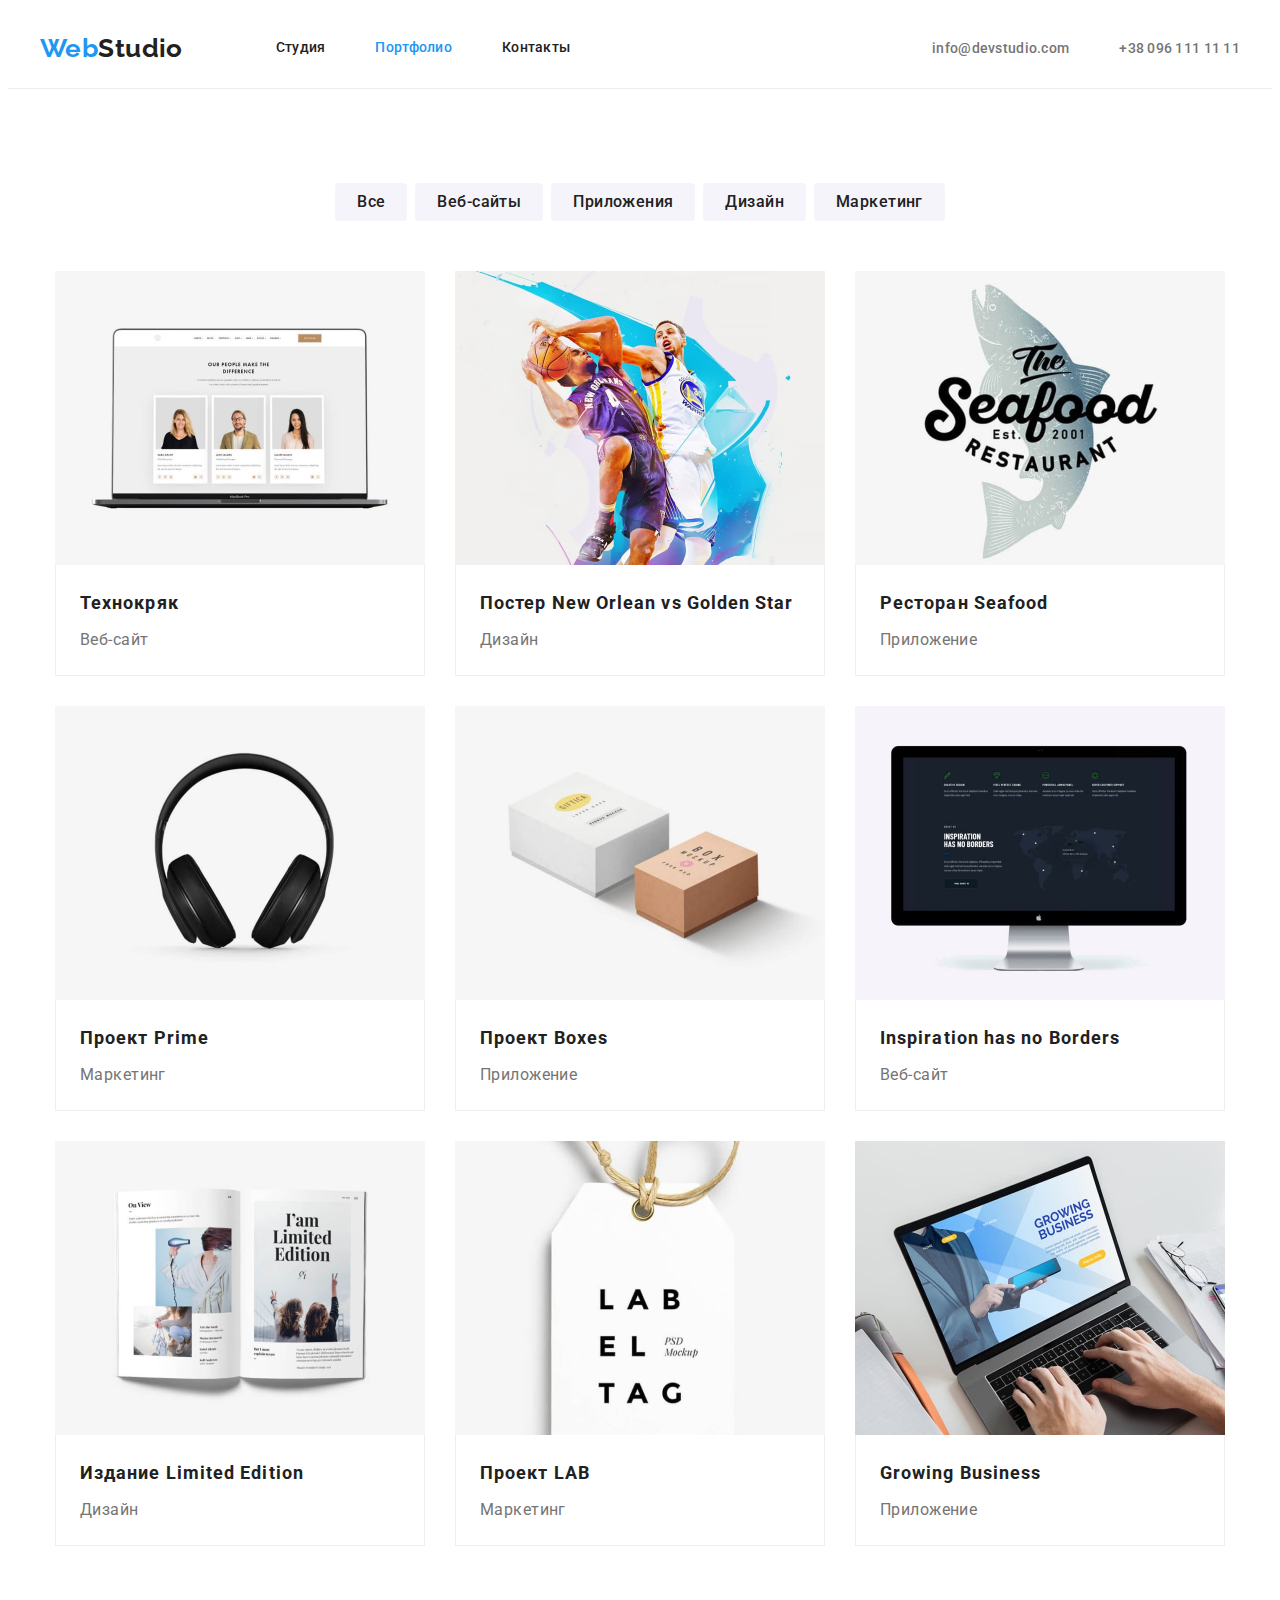
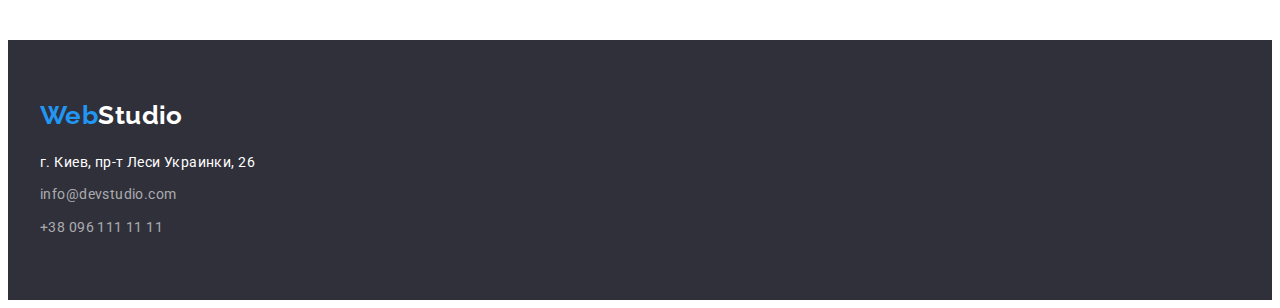
==== portfolio.html @ 6c59ec1e "Initial commit" ====
<!DOCTYPE html>
<html lang="ru">
	<head>
		<meta charset="UTF-8" />
		<meta http-equiv="X-UA-Compatible" content="IE=edge" />
		<meta name="viewport" content="width=device-width, initial-scale=1.0" />
		<title>Портфолио</title>
		<link
			rel="stylesheet"
			href="https://cdnjs.cloudflare.com/ajax/libs/modern-normalize/1.1.0/modern-normalize.min.css"
			integrity="sha512-wpPYUAdjBVSE4KJnH1VR1HeZfpl1ub8YT/NKx4PuQ5NmX2tKuGu6U/JRp5y+Y8XG2tV+wKQpNHVUX03MfMFn9Q=="
			crossorigin="anonymous"
			referrerpolicy="no-referrer"
		/>
		<link rel="stylesheet" href="./css/styles.css" />
		<link rel="preconnect" href="https://fonts.googleapis.com" />
		<link rel="preconnect" href="https://fonts.gstatic.com" crossorigin />
		<link
			href="https://fonts.googleapis.com/css2?family=Raleway:wght@700&family=Roboto:wght@400;500;700;900&display=swap"
			rel="stylesheet"
		/>
	</head>
	<body>
		<header class="header">
			<div class="container heder-container">
				<nav class="nav">
					<a href="./index.html" class="link-name link" lang="en">
						<span class="span-name">Web</span>Studio</a>
					<ul class="nav-list list">
						<li class="nav-item"><a href="./index.html" class="nav-link link">Студия</a></li>
						<li class="nav-item"><a href="./portfolio.html" class="nav-link link current">Портфолио</a></li>
						<li class="nav-item"><a href="" class="nav-link link">Контакты</a></li>
					</ul>
				</nav>
				<ul class="nav-list list">
					<li class="nav-item"><a href="mailto:info@devstudio.com" class="contact link">info@devstudio.com</a></li>
					<li class="nav-item"><a href="tel:+380961111111" class="contact link">+38 096 111 11 11</a></li>
				</ul>
			</div>
		</header>
		<main>
			<section class="section">
				<div class="container">
					<h1 class="visually-hidden">Filter portfolio</h1>
					<ul class="project-btnfilter list">
						<li class="project-item"><button type="button" class="project-btn">Все</button></li>
						<li class="project-item"><button type="button" class="project-btn">Веб-сайты</button></li>
						<li class="project-item"><button type="button" class="project-btn">Приложения</button></li>
						<li class="project-item"><button type="button" class="project-btn">Дизайн</button></li>
						<li class="project-item"><button type="button" class="project-btn">Маркетинг</button></li>
					</ul>
					<ul class="project-filter list">
						<li class="project-content">
							<a href="" class="project-link link">
								<img src="./images/project1.jpg" alt="project1" width="370" />
								<div class="project-about">
									<h2 class="project-title">Технокряк</h2>
									<p class="project-view">Веб-сайт</p>
								</div>
							</a>
						</li>
						<li class="project-content">
							<a href="" class="project-link link">
								<img src="./images/project2.jpg" alt="project2" width="370" />
								<div class="project-about">
									<h2 class="project-title">Постер New Orlean vs Golden Star</h2>
									<p class="project-view">Дизайн</p>
								</div>
							</a>
						</li>
						<li class="project-content">
							<a href="" class="project-link link">
								<img src="./images/project3.jpg" alt="project3" width="370" />
								<div class="project-about">
									<h2 class="project-title">Ресторан Seafood</h2>
									<p class="project-view">Приложение</p>
								</div>
							</a>
						</li>
						<li class="project-content">
							<a href="" class="project-link link">
								<img src="./images/project4.jpg" alt="project4" width="370" />
								<div class="project-about">
									<h2 class="project-title">Проект Prime</h2>
									<p class="project-view">Маркетинг</p>
								</div>
							</a>
						</li>
						<li class="project-content">
							<a href="" class="project-link link">
								<img src="./images/project5.jpg" alt="project5" width="370" />
								<div class="project-about">
									<h2 class="project-title">Проект Boxes</h2>
									<p class="project-view">Приложение</p>
								</div>
							</a>
						</li>
						<li class="project-content">
							<a href="" class="project-link link">
								<img src="./images/project6.jpg" alt="project6" width="370" />
								<div class="project-about">
									<h2 class="project-title" lang="en">Inspiration has no Borders</h2>
									<p class="project-view">Веб-сайт</p>
								</div>
							</a>
						</li>
						<li class="project-content">
							<a href="" class="project-link link">
								<img src="./images/project7.jpg" alt="project7" width="370" />
								<div class="project-about">
									<h2 class="project-title">Издание Limited Edition</h2>
									<p class="project-view">Дизайн</p>
								</div>
							</a>
						</li>
						<li class="project-content">
							<a href="" class="project-link link">
								<img src="./images/project8.jpg" alt="project8" width="370" />
								<div class="project-about">
									<h2 class="project-title">Проект LAB</h2>
									<p class="project-view">Маркетинг</p>
								</div>
							</a>
						</li>
						<li class="project-content">
							<a href="" class="project-link link">
								<img src="./images/project9.jpg" alt="project9" width="370" />
								<div class="project-about">
									<h2 class="project-title" lang="en">Growing Business</h2>
									<p class="project-view">Приложение</p>
								</div>
							</a>
						</li>
					</ul>
				</div>
			</section>
		</main>
		<footer class="footer">
			<div class="container">
				<a href="./index.html" class="footer-linkname" lang="en">
					<span class="span-name">Web</span>Studio</a>
				<address class="address">
					<ul class="address-list list">
						<li class="address-item">
							<a
								href="https://goo.gl/maps/BLAasnfPhCkBfBhN9"
								target="_blank"
								rel="noopener noreferrer"
								class="contact-map link"
							>
								г. Киев, пр-т Леси Украинки, 26
							</a>
						</li>
						<li class="address-item">
							<a href="mailto:info@devstudio.com" class="contact-footer link">info@devstudio.com</a>
						</li>
						<li class="address-item"><a href="tel:+380961111111" class="contact-footer link">+38 096 111 11 11</a></li>
					</ul>
				</address>
			</div>
		</footer>
	</body>
</html>
---- css/styles.css ----
:root {
	--color-primary-text: #757575;
	--color-secondary-text: #212121;
	--color-akcent: #2196f3;
	--primary-color: #fff;
	--secondary-backgraund: #2f303a;
	--color-border: #ececec;
	--color-background: #f5f4fa;
	--color-btn-hover:#188ce8;
	--primary-font-size: 14px;
}

body {
	font-family: "Roboto", sans-serif;
	background-color: var(--primary-color);
	color: var(--color-primary-text);
	font-size: var(--primary-font-size);
	letter-spacing: 0.03em;
}
h1,
h2,
h3,
h4,
h5,
h6,
p {
	margin: 0;
}
img {
	display: block;
	max-width: 100%;
	height: auto;
}
address,
a {
	font-style: normal;
}
.container {
	margin: 0 auto;
	width: 1200px;
	padding: 0 15px;
}
.section {
	padding-top: 94px;
	padding-bottom: 94px;
}
.list {
	list-style: none;
	padding-left: 0;
	margin: 0;
}
.link {
	text-decoration: none;
}
/* styles header */

.link-name {
	font-family: "Raleway", sans-serif;
	font-weight: 700;
	font-size: 26px;
	line-height: 1.19;
	color: var(--color-secondary-text);
	margin-right: 93px;
}
.span-name {
	color: var(--color-akcent);
}
.nav-link {
	font-weight: 500;
	font-size: var(--primary-font-size);
	line-height: 1.14;
	letter-spacing: 0.02em;
	color: var(--color-secondary-text);
	display: block;
	padding: 32px 0;
}
.heder-container,
.nav,
.nav-list {
	display: flex;
	align-items: center;
}
.nav {
	margin-right: auto;
}

.contact {
	font-family: inherit;
	font-weight: 500;
	font-style: normal;
	font-size: var(--primary-font-size);
	line-height: 1.14;
	letter-spacing: 0.02em;
	color: var(--color-primary-text);
	padding: 32px 0;
}
.header {
	border-bottom: 1px solid var(--color-border);
}



.nav-item:not(:last-child) {
	margin-right: 50px;
}

.current {
	color: var(--color-akcent);
}
/* styles main Studio */

.herro-content {
	background-color: var(--secondary-backgraund);
	padding: 200px 0;
	text-align: center;
}

.herro-title {
	font-weight: 900;
	font-size: 44px;
	line-height: 1.36;
	margin: 0 auto 30px;
	letter-spacing: 0.06em;
	text-transform: uppercase;
	color: var(--primary-color);
	width: 696px;
}
.herro-bth {
	display: inline-block;
	font-family: inherit;
	font-weight: 700;
	font-size: 16px;
	line-height: 1.88;
	letter-spacing: 0.06em;
	padding: 10px 32px;
	background-color: var(--color-akcent);
	color: var(--primary-color);
	cursor: pointer;
	border: none;
	border-radius: 4px;
	min-width: 200px;
}
.herro-bth:hover,
.herro-bth:focus {
	background: var(--color-btn-hover);
	box-shadow: 0px 4px 4px rgba(0, 0, 0, 0.15);
}
.visually-hidden {
	position: absolute;
	width: 1px;
	height: 1px;
	margin: -1px;
	border: 0;
	padding: 0;
	white-space: nowrap;
	clip-path: inset(100%);
	clip: rect(0 0 0 0);
	overflow: hidden;
}
.advantages-title {
	font-weight: 700;
	font-size: var(--primary-font-size);
	line-height: 1.14;
	text-transform: uppercase;
	color: var(--color-secondary-text);
	margin-bottom: 10px;
}
.advantages-item:not(:last-child) {
	margin-right: 30px;
}
.advantages-list {
	display: flex;
}
.advantages-content {
	line-height: 24px;
	width: 270px;
}
.team {
	background-color: var(--color-background);
}
.work-title,
.team-title {
	font-weight: 700;
	font-size: 36px;
	line-height: 1.16;
	color: var(--color-secondary-text);
	margin-bottom: 50px;
	text-align: center;
}
.work-list,
.team-list {
	display: flex;
}
.work {
	padding-top: 0;
}
.work-item:not(:last-child) {
	margin-right: 30px;
}

.team-person {
	font-weight: 500;
	font-size: 16px;
	line-height: 1.18;
	color: var(--color-secondary-text);
		margin-bottom: 10px;
	text-align: center;
}
.about-team {
	padding: 30px 0;
}
.team-positions {
	font-size: 16px;
	line-height: 1.18;
		text-align: center;
}
.team-item:not(:last-child) {
	margin-right: 30px;
}
.team-item {
	box-shadow: 0px 1px 3px rgba(0, 0, 0, 0.12), 0px 1px 1px rgba(0, 0, 0, 0.14), 0px 2px 1px rgba(0, 0, 0, 0.2);
	border-radius: 0px 0px 4px 4px;
	background: var(--primary-color);
}
.team-link {
	display: block;
	width: 270px;
}

/* styles main Portfolio */

.project-btn {
	font-family: inherit;
	font-style: normal;
	font-weight: 500;
	font-size: 16px;
	line-height: 1.62;
	text-align: center;
	letter-spacing: inherit;
	color: var(--color-secondary-text);
	background-color: var(--color-background);
	border: none;
	border-radius: 4px;
	padding: 6px 22px;
	cursor: pointer;
}
.project-item:not(:last-child) {
	margin-right: 8px;
}
.project-btn:hover,
.project-btn:focus {
	color: var(--primary-color);
	background-color: var(--color-akcent);
	outline: none;
}
.project-filter {
	display: flex;
	flex-wrap: wrap;
	justify-content: center;
}
.project-btn:not(:last-child) {
	margin-right: 8px;
}
.project-btnfilter {
	display: flex;
	justify-content: center;
	margin-bottom: 50px;
}
.project-link {
	display: block;
}
.project-title {
	font-size: 18px;
	line-height: 2;
	letter-spacing: 0.06em;
	color: var(--color-secondary-text);
	margin-bottom: 4px;
}

.project-link:hover,
.project-link:focus {
	color: var(--color-akcent);
}
.project-content {
	width: 370px;
	margin-right: 30px;
	margin-bottom: 30px;
}
.project-about {
	border: 1px solid #eeeeee;
	border-top: none;
	padding: 20px 24px;
}
.project-content:nth-child(3n + 3) {
	margin-right: 0px;
}
.project-content:nth-last-child(-n + 3) {
	margin-bottom: 0px;
}

.project-view {
	font-size: 16px;
	line-height: 1.87;
	color: var(--color-primary-text);
}

/* styles footer */
.footer {
	background-color: var(--secondary-backgraund);
	padding: 60px 0px;
}

.footer-linkname {
	font-family: "Raleway", sans-serif;
	font-weight: 700;
	font-size: 26px;
	line-height: 1.19;
	letter-spacing: inherit;
	color: var(--primary-color);
	text-decoration: none;
}
.contact-map {
	line-height: 1.71;
	color: var(--primary-color);
	/* text-decoration: none; */
}
.address {
	margin-top: 20px;
}
.address-item {
	font-weight: 400;
	line-height: 1.71;
	color: rgba(255, 255, 255, 0.6);
}
.address-item {
	margin-bottom: 9px;
}
.address-item:last-child {
	margin-bottom: 0;
}
.contact-footer {
	font-size: var(--primary-font-size);
	color: rgba(255, 255, 255, 0.6);
}
.nav-link:hover,
.nav-link:focus,
.contact:hover,
.contact:focus,
.contact-map:hover,
.contact-map:focus,
.contact-footer:hover,
.contact-footer:focus  {
	color: var(--color-akcent);
	outline: none;
}
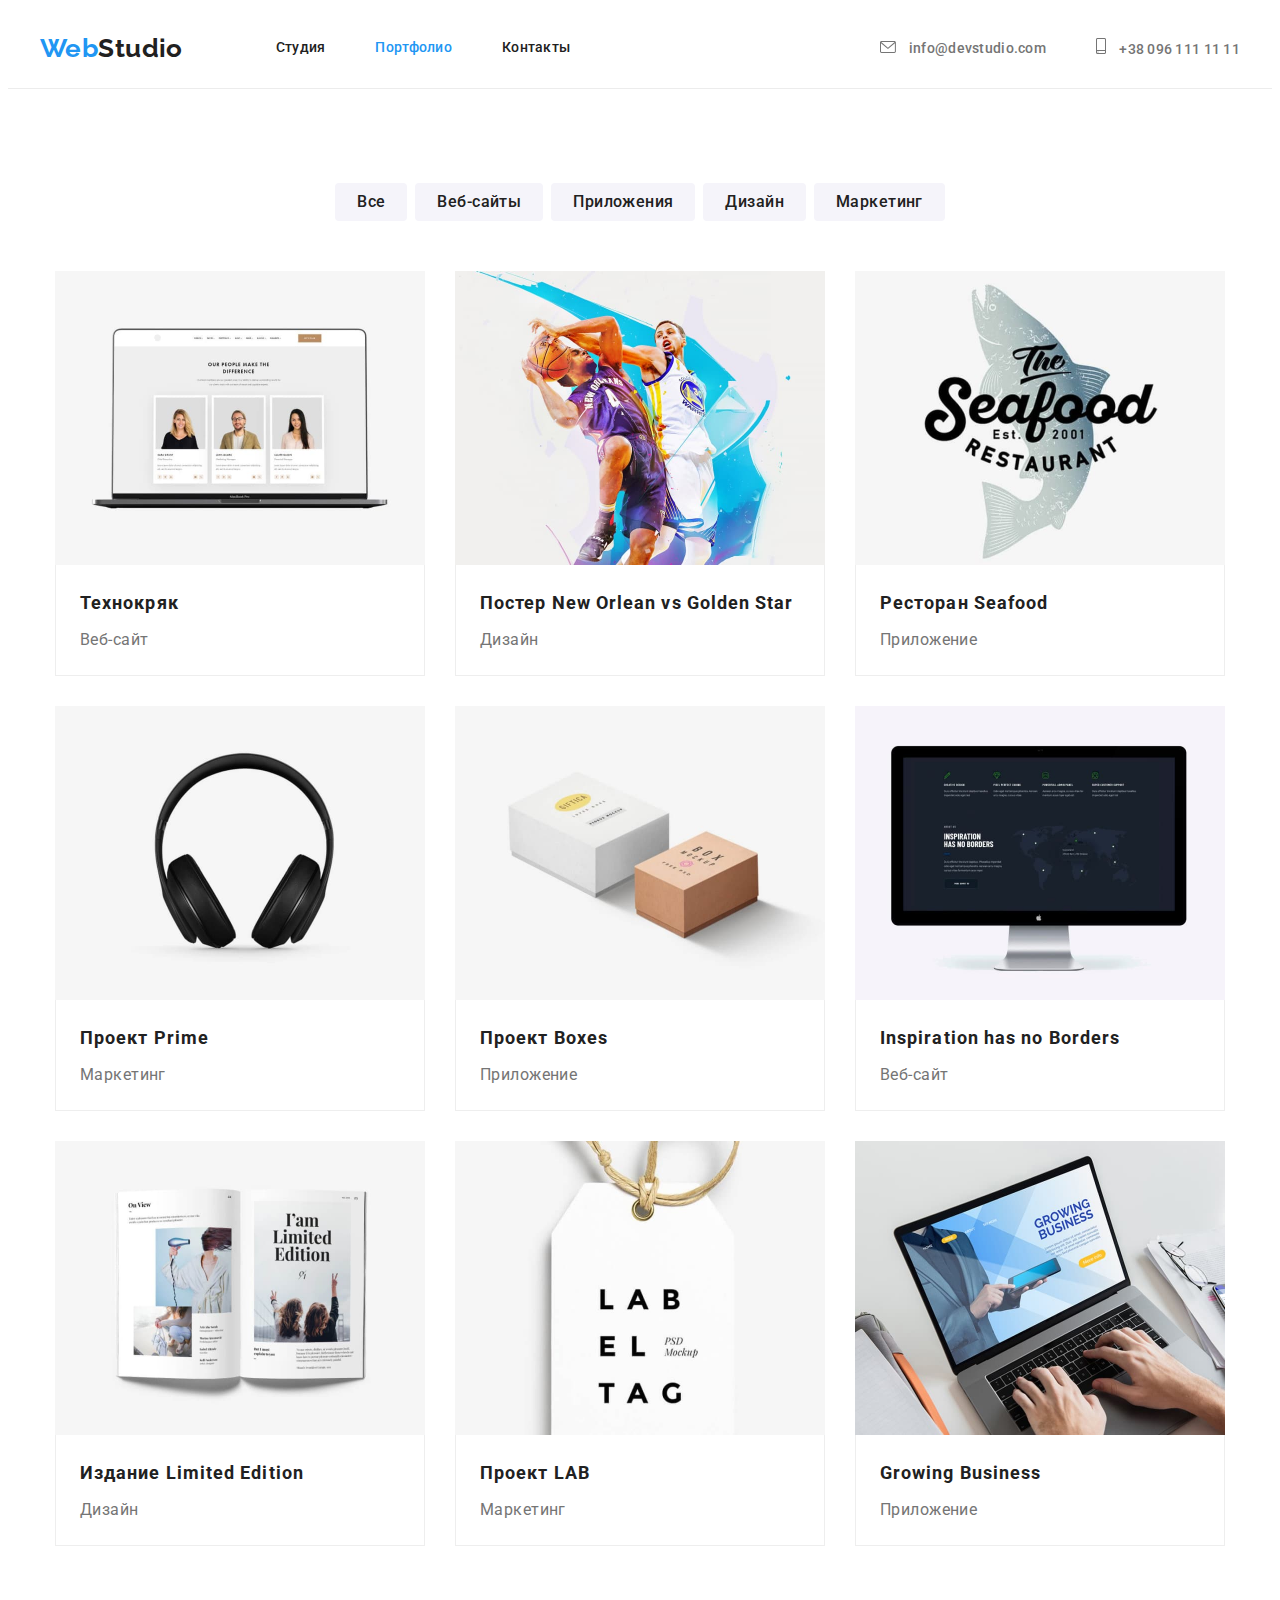
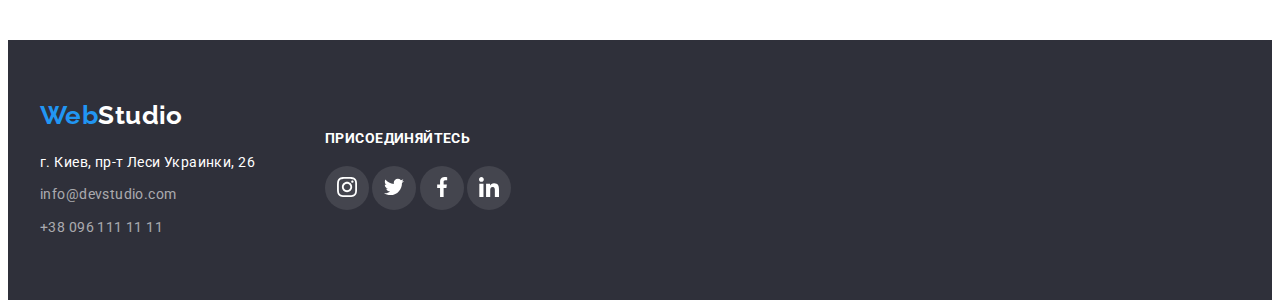
==== commit 09a464d3: "add icon" ====
--- a/portfolio.html
+++ b/portfolio.html
@@ -33,8 +33,22 @@
 					</ul>
 				</nav>
 				<ul class="nav-list list">
-					<li class="nav-item"><a href="mailto:info@devstudio.com" class="contact link">info@devstudio.com</a></li>
-					<li class="nav-item"><a href="tel:+380961111111" class="contact link">+38 096 111 11 11</a></li>
+					<li class="nav-item">
+						<a href="mailto:info@devstudio.com" class="contact link">
+							<svg width="16" height="12" class="nav-svg">
+								<use href="./images/icons.svg#envelope"></use>
+							</svg>
+							info@devstudio.com
+						</a>
+					</li>
+					<div class="nav-item">
+						<a href="tel:+380961111111" class="contact link">
+							<svg width="10" height="16" class="nav-svg">
+								<use href="./images/icons.svg#smartphone"></use>
+							</svg>
+							+38 096 111 11 11
+						</a>
+					</div>
 				</ul>
 			</div>
 		</header>
@@ -139,24 +153,51 @@
 			<div class="container">
 				<a href="./index.html" class="footer-linkname" lang="en">
 					<span class="span-name">Web</span>Studio</a>
-				<address class="address">
-					<ul class="address-list list">
-						<li class="address-item">
-							<a
-								href="https://goo.gl/maps/BLAasnfPhCkBfBhN9"
-								target="_blank"
-								rel="noopener noreferrer"
-								class="contact-map link"
-							>
-								г. Киев, пр-т Леси Украинки, 26
-							</a>
-						</li>
-						<li class="address-item">
-							<a href="mailto:info@devstudio.com" class="contact-footer link">info@devstudio.com</a>
-						</li>
-						<li class="address-item"><a href="tel:+380961111111" class="contact-footer link">+38 096 111 11 11</a></li>
-					</ul>
-				</address>
+				<section class="footer-link">
+					<address class="address">
+						<ul class="address-list list">
+							<li class="address-item">
+								<a
+									href="https://goo.gl/maps/BLAasnfPhCkBfBhN9"
+									target="_blank"
+									rel="noopener noreferrer"
+									class="contact-map link"
+								>
+									г. Киев, пр-т Леси Украинки, 26
+								</a>
+							</li>
+							<li class="address-item">
+								<a href="mailto:info@devstudio.com" class="contact-footer link">info@devstudio.com</a>
+							</li>
+							<li class="address-item">
+								<a href="tel:+380961111111" class="contact-footer link">+38 096 111 11 11</a>
+							</li>
+						</ul>
+					</address>
+					<div class="footer-link-social">
+						<h2 class="footer-title-social">Присоединяйтесь</h2>
+						<button class="footer-social">
+							<svg class="footer-icon">
+								<use href="./images/icons.svg#instagram1"></use>
+							</svg>
+						</button>
+						<button class="footer-social">
+							<svg class="footer-icon">
+								<use href="./images/icons.svg#twitter1"></use>
+							</svg>
+						</button>
+						<button class="footer-social">
+							<svg class="footer-icon">
+								<use href="./images/icons.svg#facebook1"></use>
+							</svg>
+						</button>
+						<button class="footer-social">
+							<svg class="footer-icon">
+								<use href="./images/icons.svg#linkedin1"></use>
+							</svg>
+						</button>
+					</div>
+				</section>
 			</div>
 		</footer>
 	</body>
--- a/css/styles.css
+++ b/css/styles.css
@@ -6,7 +6,9 @@
 	--secondary-backgraund: #2f303a;
 	--color-border: #ececec;
 	--color-background: #f5f4fa;
-	--color-btn-hover:#188ce8;
+	--color-btn-hover: #188ce8;
+	--color-icon: #afb1b8;
+	--background-footer-icon: rgba(255, 255, 255, 0.1);
 	--primary-font-size: 14px;
 }
 
@@ -17,6 +19,7 @@
 	font-size: var(--primary-font-size);
 	letter-spacing: 0.03em;
 }
+
 h1,
 h2,
 h3,
@@ -35,6 +38,9 @@
 a {
 	font-style: normal;
 }
+li {
+	list-style: none;
+}
 .container {
 	margin: 0 auto;
 	width: 1200px;
@@ -52,7 +58,7 @@
 .link {
 	text-decoration: none;
 }
-/* styles header */
+/* ---------------------------------------styles header -----------------------------------------*/
 
 .link-name {
 	font-family: "Raleway", sans-serif;
@@ -98,8 +104,6 @@
 	border-bottom: 1px solid var(--color-border);
 }
 
-
-
 .nav-item:not(:last-child) {
 	margin-right: 50px;
 }
@@ -107,12 +111,27 @@
 .current {
 	color: var(--color-akcent);
 }
-/* styles main Studio */
+.nav-svg {
+	fill: var(--color-primary-text);
+	margin-right: 10px;
+}
+.contact:hover .nav-svg {
+	fill: var(--color-akcent);
+}
+
+/* -------------------------------------styles main Studio ---------------------------------*/
 
 .herro-content {
 	background-color: var(--secondary-backgraund);
+	
+	background: #C4C4C4;
+
+		 background-image: url(../images/img-hero.jpg);
+		 	background-image: rgba(47, 48, 58, 0.4);
+	width: 1600px;
 	padding: 200px 0;
 	text-align: center;
+	margin: 0 auto;
 }
 
 .herro-title {
@@ -175,6 +194,12 @@
 	line-height: 24px;
 	width: 270px;
 }
+.advantages-icon {
+	margin-bottom: 30px;
+	background-color: var(--color-background);
+	border-radius: 4px;
+}
+
 .team {
 	background-color: var(--color-background);
 }
@@ -203,16 +228,17 @@
 	font-size: 16px;
 	line-height: 1.18;
 	color: var(--color-secondary-text);
-		margin-bottom: 10px;
+	margin-bottom: 10px;
 	text-align: center;
 }
 .about-team {
-	padding: 30px 0;
+	padding: 30px 32px;
 }
 .team-positions {
 	font-size: 16px;
 	line-height: 1.18;
-		text-align: center;
+	text-align: center;
+	margin-bottom: 16px;
 }
 .team-item:not(:last-child) {
 	margin-right: 30px;
@@ -224,10 +250,68 @@
 }
 .team-link {
 	display: block;
-	width: 270px;
-}
-
-/* styles main Portfolio */
+	text-align: center;
+	width: 206px;
+}
+.team-social {
+	text-align: center;
+	background: var(--primary-color);
+	width: 44px;
+	height: 44px;
+	border: none;
+	border-radius: 50%;
+	filter: drop-shadow(0px 4px 4px rgba(0, 0, 0, 0.25));
+	cursor: pointer;
+}
+.team-social:hover,
+.team-social:focus {
+	background: var(--color-akcent);
+}
+.team-icon {
+	fill: var(--color-icon);
+	width: 20px;
+	height: 20px;
+	cursor: pointer;
+}
+.team-social:hover .team-icon,
+.team-social:focus .team-icon {
+	fill: var(--primary-color);
+}
+
+.client-title {
+	font-weight: 700;
+	font-size: 36px;
+	line-height: 1.16;
+	text-align: center;
+	letter-spacing: 0.03em;
+	color: var(--color-secondary-text);
+	margin-bottom: 50px;
+}
+
+.client-list {
+	display: flex;
+	padding-left: 0;
+	gap: 30px;
+}
+.client-item {
+	width: 170px;
+	height: 92px;
+	border: 1px solid var(--color-icon);
+	fill: var(--color-icon);
+	border-radius: 4px;
+	cursor: pointer;
+}
+.client-icon {
+	width: 170px;
+	height: 92px;
+	align-items: center;
+}
+.client-icon:hover,
+.client-icon:focus {
+	fill: var(--color-akcent);
+	border: 1px solid var(--color-akcent);
+}
+/* ----------------------------styles main Portfolio ----------------------------*/
 
 .project-btn {
 	font-family: inherit;
@@ -304,7 +388,7 @@
 	color: var(--color-primary-text);
 }
 
-/* styles footer */
+/* ------------------------------------------------styles footer----------------------------- */
 .footer {
 	background-color: var(--secondary-backgraund);
 	padding: 60px 0px;
@@ -349,7 +433,40 @@
 .contact-map:hover,
 .contact-map:focus,
 .contact-footer:hover,
-.contact-footer:focus  {
+.contact-footer:focus {
 	color: var(--color-akcent);
 	outline: none;
 }
+.footer-link {
+	display: flex;
+	gap: 70px;
+}
+
+.footer-title-social {
+	font-weight: 700;
+	font-size: 14px;
+	line-height: 1.14;
+	letter-spacing: 0.03em;
+	text-transform: uppercase;
+	color: var(--primary-color);
+	margin-bottom: 20px;
+}
+.footer-social {
+	text-align: center;
+	background: var(--background-footer-icon);
+	width: 44px;
+	height: 44px;
+	border: none;
+	border-radius: 50%;
+	cursor: pointer;
+	padding: 0;
+}
+.footer-social:hover,
+.footer-social:focus {
+	background: var(--color-akcent);
+}
+.footer-icon {
+	fill: var(--primary-color);
+	width: 20px;
+	height: 20px;
+}
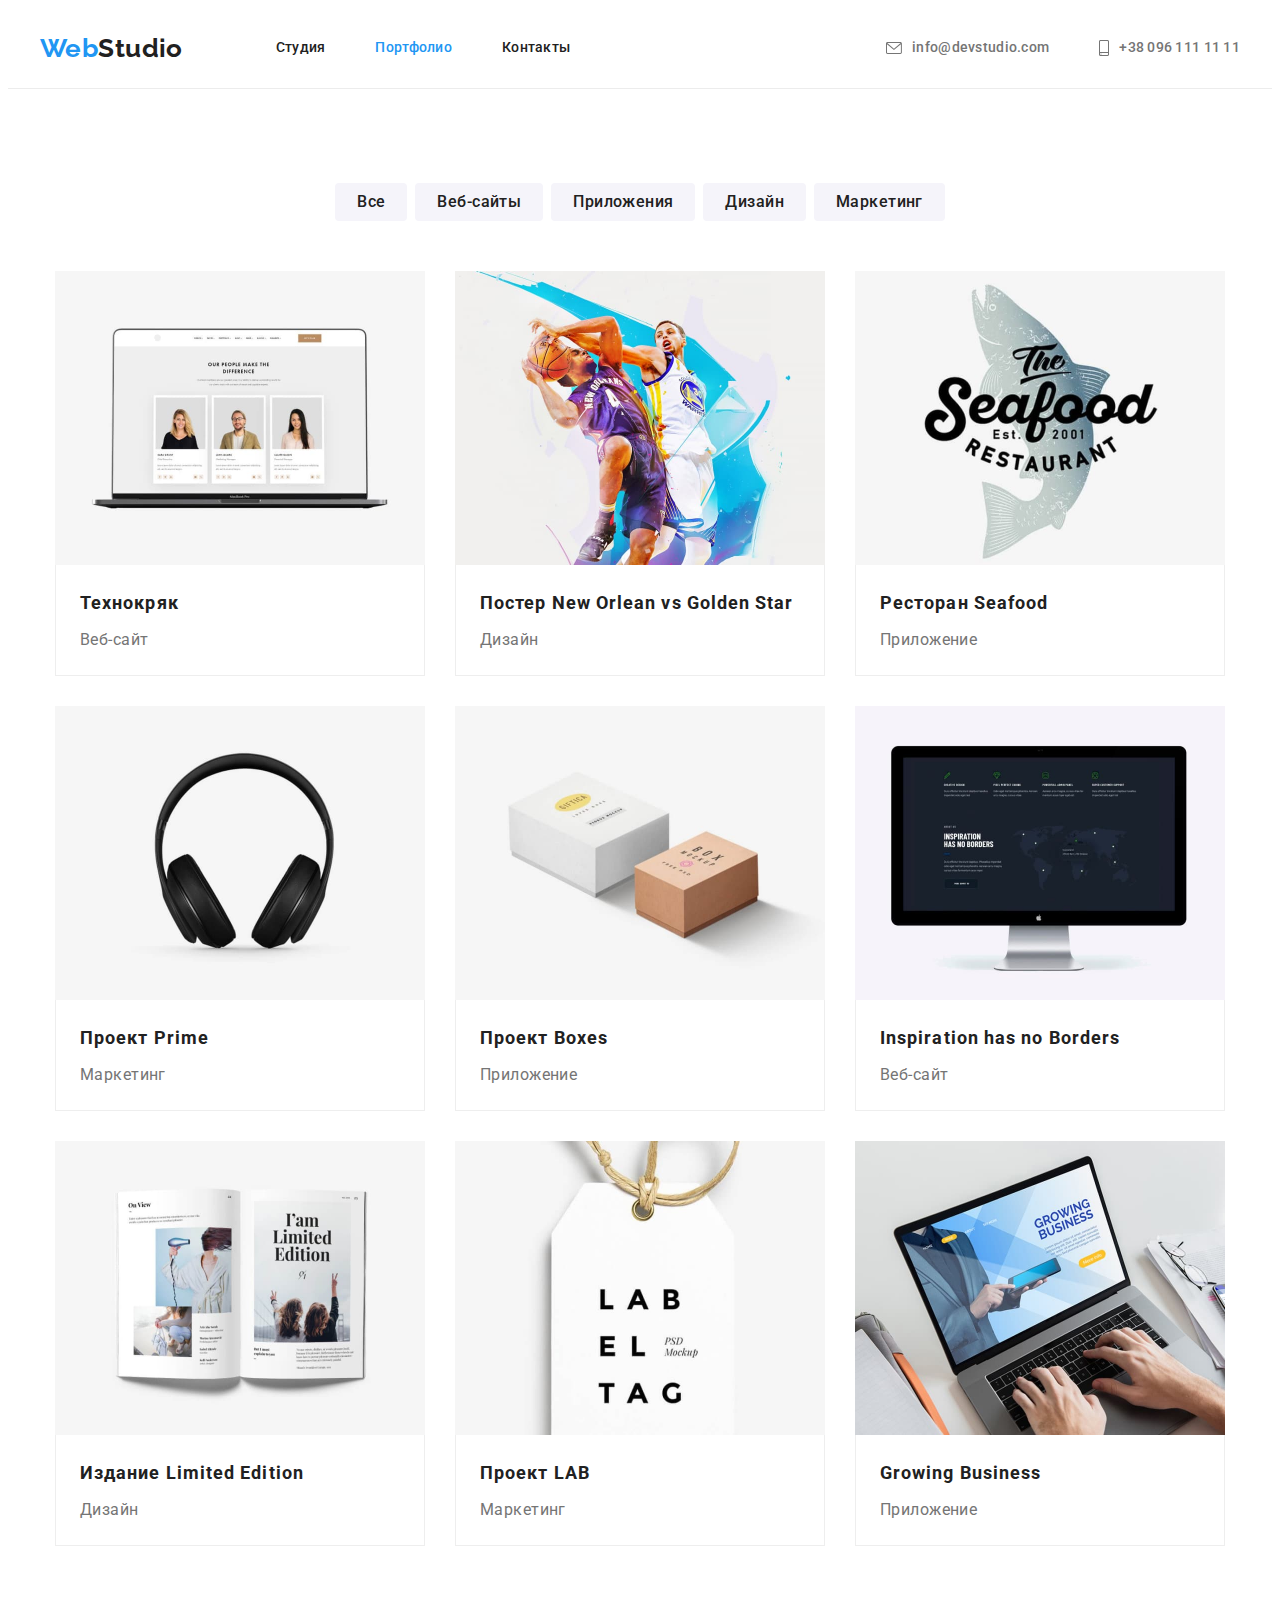
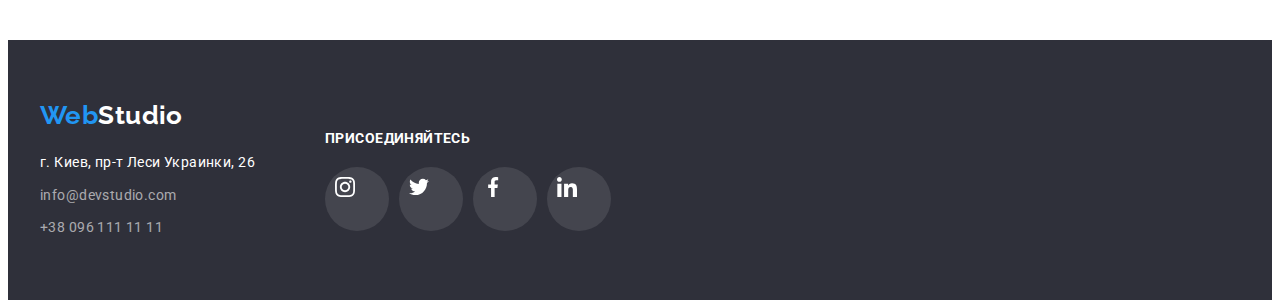
==== commit 404a47a9: "work hw4 task" ====
--- a/portfolio.html
+++ b/portfolio.html
@@ -174,29 +174,23 @@
 							</li>
 						</ul>
 					</address>
-					<div class="footer-link-social">
-						<h2 class="footer-title-social">Присоединяйтесь</h2>
-						<button class="footer-social">
-							<svg class="footer-icon">
-								<use href="./images/icons.svg#instagram1"></use>
-							</svg>
-						</button>
-						<button class="footer-social">
-							<svg class="footer-icon">
-								<use href="./images/icons.svg#twitter1"></use>
-							</svg>
-						</button>
-						<button class="footer-social">
-							<svg class="footer-icon">
-								<use href="./images/icons.svg#facebook1"></use>
-							</svg>
-						</button>
-						<button class="footer-social">
-							<svg class="footer-icon">
-								<use href="./images/icons.svg#linkedin1"></use>
-							</svg>
-						</button>
-					</div>
+					<section class="footer-section-social">
+							<h2 class="footer-title-social">Присоединяйтесь</h2>
+							<ul class="footer-list-social">
+								<li class="footer-social"><a href="" class="footer-link-social"><svg class="footer-icon">
+									<use href="./images/icons.svg#instagram1"></use>
+								</svg></a></li>
+								<li class="footer-social"><a href="" class="footer-link-social"><svg class="footer-icon">
+									<use href="./images/icons.svg#twitter1"></use>
+								</svg></a></li>
+								<li class="footer-social"><a href="" class="footer-link-social"><svg class="footer-icon">
+									<use href="./images/icons.svg#facebook1"></use>
+								</svg></a></li>
+								<li class="footer-social"><a href="" class="footer-link-social"><svg class="footer-icon">
+									<use href="./images/icons.svg#linkedin1"></use>
+								</svg></a></li>
+							</ul>
+						</section>
 				</section>
 			</div>
 		</footer>
--- a/css/styles.css
+++ b/css/styles.css
@@ -9,6 +9,7 @@
 	--color-btn-hover: #188ce8;
 	--color-icon: #afb1b8;
 	--background-footer-icon: rgba(255, 255, 255, 0.1);
+	--background-hero: #c4c4c4;
 	--primary-font-size: 14px;
 }
 
@@ -41,6 +42,10 @@
 li {
 	list-style: none;
 }
+ul {
+	padding: 0;
+	margin: 0;
+}
 .container {
 	margin: 0 auto;
 	width: 1200px;
@@ -93,6 +98,8 @@
 .contact {
 	font-family: inherit;
 	font-weight: 500;
+	display: flex;
+	align-items: center;
 	font-style: normal;
 	font-size: var(--primary-font-size);
 	line-height: 1.14;
@@ -112,23 +119,20 @@
 	color: var(--color-akcent);
 }
 .nav-svg {
-	fill: var(--color-primary-text);
+	fill: currentColor;
 	margin-right: 10px;
 }
-.contact:hover .nav-svg {
-	fill: var(--color-akcent);
-}
 
 /* -------------------------------------styles main Studio ---------------------------------*/
 
 .herro-content {
-	background-color: var(--secondary-backgraund);
-	
-	background: #C4C4C4;
-
-		 background-image: url(../images/img-hero.jpg);
-		 	background-image: rgba(47, 48, 58, 0.4);
-	width: 1600px;
+	background-image: linear-gradient(to right, rgba(47, 48, 58, 0.4), rgba(47, 48, 58, 0.4)), url(../images/img-hero.jpg);
+	background-color: var(--background-hero);
+	background-repeat: no-repeat;
+	background-size: cover;
+	background-position: center;
+	max-width: 1600px;
+	height: 600px;
 	padding: 200px 0;
 	text-align: center;
 	margin: 0 auto;
@@ -232,7 +236,7 @@
 	text-align: center;
 }
 .about-team {
-	padding: 30px 32px;
+	padding: 30px 0;
 }
 .team-positions {
 	font-size: 16px;
@@ -249,33 +253,41 @@
 	background: var(--primary-color);
 }
 .team-link {
+	display: flex;
+	margin: 0 auto;
+	width: 206px;
+	gap: 10px;
+	
+}
+.team-social {
 	display: block;
 	text-align: center;
-	width: 206px;
-}
-.team-social {
-	text-align: center;
-	background: var(--primary-color);
+	color: var(--color-icon);
 	width: 44px;
 	height: 44px;
 	border: none;
 	border-radius: 50%;
-	filter: drop-shadow(0px 4px 4px rgba(0, 0, 0, 0.25));
 	cursor: pointer;
+	padding: 10px;
+	
 }
 .team-social:hover,
 .team-social:focus {
 	background: var(--color-akcent);
+	filter: drop-shadow(0px 4px 4px rgba(0, 0, 0, 0.25));
+	outline: none;
 }
 .team-icon {
-	fill: var(--color-icon);
+	fill: currentColor;
 	width: 20px;
 	height: 20px;
 	cursor: pointer;
+
 }
 .team-social:hover .team-icon,
 .team-social:focus .team-icon {
 	fill: var(--primary-color);
+	outline: none;
 }
 
 .client-title {
@@ -290,26 +302,31 @@
 
 .client-list {
 	display: flex;
-	padding-left: 0;
 	gap: 30px;
 }
 .client-item {
+	display: block;
 	width: 170px;
 	height: 92px;
 	border: 1px solid var(--color-icon);
-	fill: var(--color-icon);
+	color: var(--color-icon);
 	border-radius: 4px;
 	cursor: pointer;
 }
 .client-icon {
+fill: currentColor;
 	width: 170px;
 	height: 92px;
 	align-items: center;
 }
-.client-icon:hover,
-.client-icon:focus {
+
+.client-item:hover,
+.client-item:focus,
+.client-item:hover .client-icon,
+.client-item:focus .client-icon {
 	fill: var(--color-akcent);
 	border: 1px solid var(--color-akcent);
+	outline: none;
 }
 /* ----------------------------styles main Portfolio ----------------------------*/
 
@@ -335,6 +352,7 @@
 .project-btn:focus {
 	color: var(--primary-color);
 	background-color: var(--color-akcent);
+	box-shadow: 0px 3px 1px rgba(0, 0, 0, 0.1), 0px 1px 2px rgba(0, 0, 0, 0.08), 0px 2px 2px rgba(0, 0, 0, 0.12);
 	outline: none;
 }
 .project-filter {
@@ -352,6 +370,11 @@
 }
 .project-link {
 	display: block;
+}
+.project-link:hover,
+.project-link:focus {
+	box-shadow: 0px 1px 1px rgba(0, 0, 0, 0.12), 0px 4px 4px rgba(0, 0, 0, 0.06), 1px 4px 6px rgba(0, 0, 0, 0.16);
+
 }
 .project-title {
 	font-size: 18px;
@@ -451,22 +474,31 @@
 	color: var(--primary-color);
 	margin-bottom: 20px;
 }
-.footer-social {
-	text-align: center;
+.footer-link-social {
 	background: var(--background-footer-icon);
 	width: 44px;
 	height: 44px;
 	border: none;
 	border-radius: 50%;
 	cursor: pointer;
-	padding: 0;
-}
-.footer-social:hover,
-.footer-social:focus {
-	background: var(--color-akcent);
+	padding: 10px;
+
+}
+.footer-link-social {
+	display: block;
+}
+.footer-link-social:hover,
+.footer-link-social:focus {
+	background-color: var(--color-akcent);
+	outline: none;
 }
 .footer-icon {
 	fill: var(--primary-color);
 	width: 20px;
 	height: 20px;
-}
+	
+}
+.footer-list-social {
+	display: flex;
+	gap: 10px;
+}
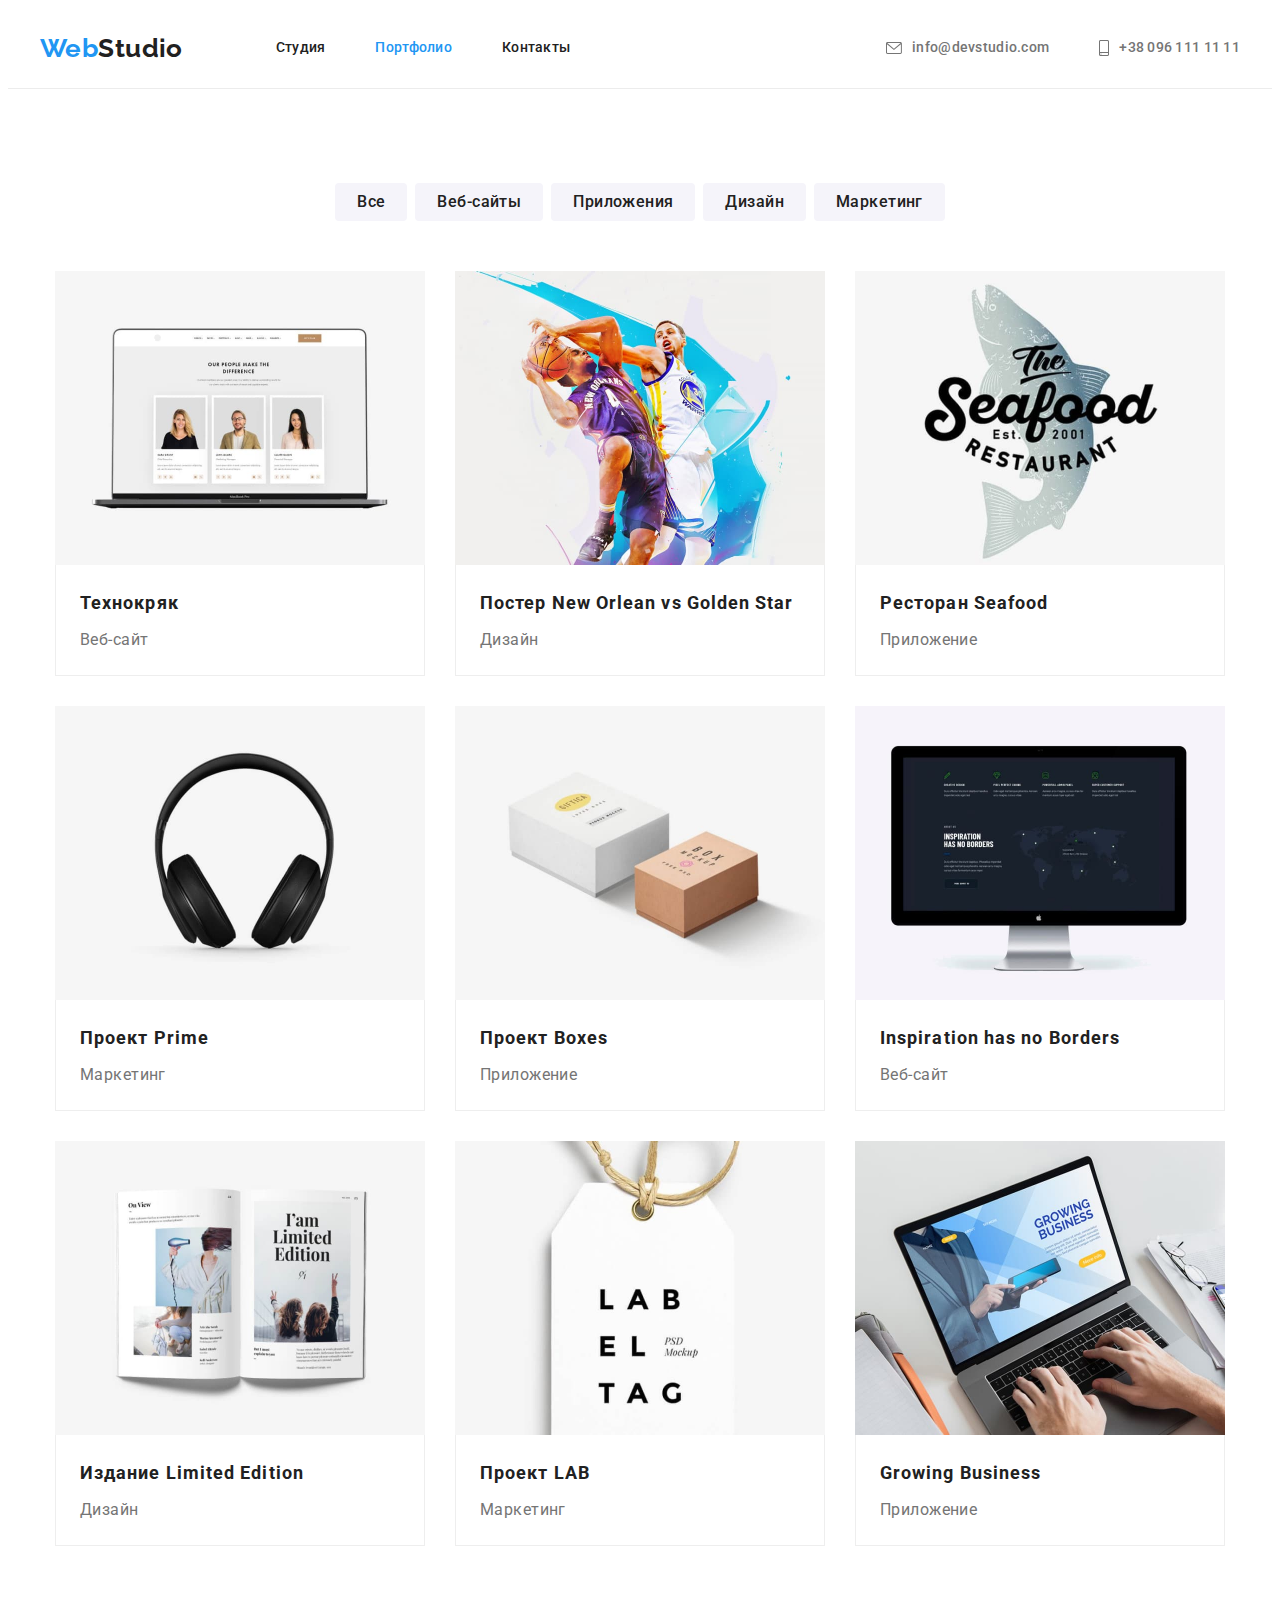
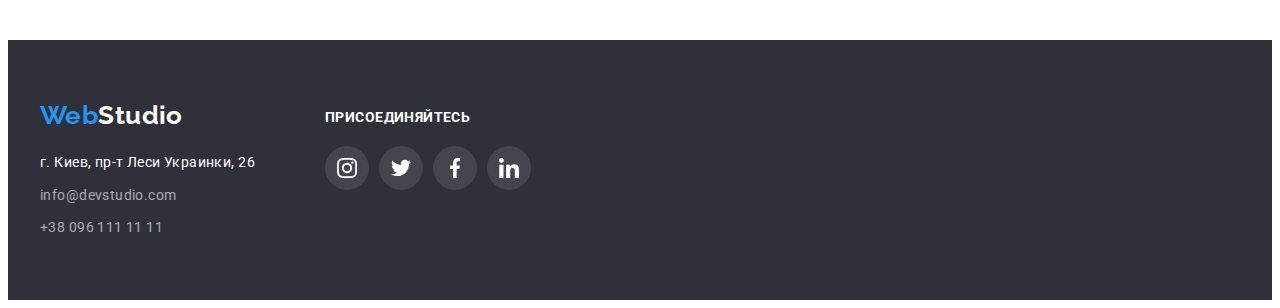
==== commit e27cb054: "tack footer" ====
--- a/portfolio.html
+++ b/portfolio.html
@@ -150,47 +150,51 @@
 			</section>
 		</main>
 		<footer class="footer">
-			<div class="container">
-				<a href="./index.html" class="footer-linkname" lang="en">
-					<span class="span-name">Web</span>Studio</a>
-				<section class="footer-link">
-					<address class="address">
-						<ul class="address-list list">
-							<li class="address-item">
-								<a
-									href="https://goo.gl/maps/BLAasnfPhCkBfBhN9"
-									target="_blank"
-									rel="noopener noreferrer"
-									class="contact-map link"
-								>
-									г. Киев, пр-т Леси Украинки, 26
-								</a>
-							</li>
-							<li class="address-item">
-								<a href="mailto:info@devstudio.com" class="contact-footer link">info@devstudio.com</a>
-							</li>
-							<li class="address-item">
-								<a href="tel:+380961111111" class="contact-footer link">+38 096 111 11 11</a>
-							</li>
-						</ul>
-					</address>
-					<section class="footer-section-social">
-							<h2 class="footer-title-social">Присоединяйтесь</h2>
-							<ul class="footer-list-social">
-								<li class="footer-social"><a href="" class="footer-link-social"><svg class="footer-icon">
-									<use href="./images/icons.svg#instagram1"></use>
-								</svg></a></li>
-								<li class="footer-social"><a href="" class="footer-link-social"><svg class="footer-icon">
-									<use href="./images/icons.svg#twitter1"></use>
-								</svg></a></li>
-								<li class="footer-social"><a href="" class="footer-link-social"><svg class="footer-icon">
-									<use href="./images/icons.svg#facebook1"></use>
-								</svg></a></li>
-								<li class="footer-social"><a href="" class="footer-link-social"><svg class="footer-icon">
-									<use href="./images/icons.svg#linkedin1"></use>
-								</svg></a></li>
-							</ul>
+			<div class="container container-flex">
+				<div>
+					<a href="./index.html" class="footer-linkname" lang="en">
+						<span class="span-name">Web</span>Studio</a>
+						<section class="footer-link">
+							<h2 class="visually-hidden">footer-link</h2>
+							<address class="address">
+								<ul class="address-list list">
+									<li class="address-item">
+										<a
+											href="https://goo.gl/maps/BLAasnfPhCkBfBhN9"
+											target="_blank"
+											rel="noopener noreferrer"
+											class="contact-map link"
+										>
+											г. Киев, пр-т Леси Украинки, 26
+										</a>
+									</li>
+									<li class="address-item">
+										<a href="mailto:info@devstudio.com" class="contact-footer link">info@devstudio.com</a>
+									</li>
+									<li class="address-item">
+										<a href="tel:+380961111111" class="contact-footer link">+38 096 111 11 11</a>
+									</li>
+								</ul>
+							</address>
 						</section>
+				</div>
+			
+				<section class="footer-section-social">
+					<h2 class="footer-title-social">Присоединяйтесь</h2>
+					<ul class="footer-list-social">
+						<li class="footer-social"><a href="" class="footer-link-social"><svg class="footer-icon">
+							<use href="./images/icons.svg#instagram1"></use>
+						</svg></a></li>
+						<li class="footer-social"><a href="" class="footer-link-social"><svg class="footer-icon">
+							<use href="./images/icons.svg#twitter1"></use>
+						</svg></a></li>
+						<li class="footer-social"><a href="" class="footer-link-social"><svg class="footer-icon">
+							<use href="./images/icons.svg#facebook1"></use>
+						</svg></a></li>
+						<li class="footer-social"><a href="" class="footer-link-social"><svg class="footer-icon">
+							<use href="./images/icons.svg#linkedin1"></use>
+						</svg></a></li>
+					</ul>
 				</section>
 			</div>
 		</footer>
--- a/css/styles.css
+++ b/css/styles.css
@@ -198,10 +198,15 @@
 	line-height: 24px;
 	width: 270px;
 }
+.advantages-group {
+	margin-bottom: 30px;
+	background: var(--color-background);
+	border-radius: 4px;
+	width: 270px;
+	height: 120px;
+}
 .advantages-icon {
-	margin-bottom: 30px;
-	background-color: var(--color-background);
-	border-radius: 4px;
+	object-fit: cover;
 }
 
 .team {
@@ -257,19 +262,17 @@
 	margin: 0 auto;
 	width: 206px;
 	gap: 10px;
-	
 }
 .team-social {
-	display: block;
-	text-align: center;
 	color: var(--color-icon);
 	width: 44px;
 	height: 44px;
 	border: none;
 	border-radius: 50%;
 	cursor: pointer;
-	padding: 10px;
-	
+	display: flex;
+	align-items: center;
+	justify-content: center;
 }
 .team-social:hover,
 .team-social:focus {
@@ -282,7 +285,6 @@
 	width: 20px;
 	height: 20px;
 	cursor: pointer;
-
 }
 .team-social:hover .team-icon,
 .team-social:focus .team-icon {
@@ -311,21 +313,23 @@
 	border: 1px solid var(--color-icon);
 	color: var(--color-icon);
 	border-radius: 4px;
+	padding: 16px 32px;
 	cursor: pointer;
 }
+.client-item:hover,
+.client-item:focus {
+	border: 1px solid var(--color-akcent);
+	outline: none;
+}
 .client-icon {
-fill: currentColor;
-	width: 170px;
-	height: 92px;
-	align-items: center;
-}
-
-.client-item:hover,
-.client-item:focus,
+	fill: currentColor;
+	width: 106px;
+	height: 60px;
+}
+
 .client-item:hover .client-icon,
 .client-item:focus .client-icon {
 	fill: var(--color-akcent);
-	border: 1px solid var(--color-akcent);
 	outline: none;
 }
 /* ----------------------------styles main Portfolio ----------------------------*/
@@ -374,7 +378,6 @@
 .project-link:hover,
 .project-link:focus {
 	box-shadow: 0px 1px 1px rgba(0, 0, 0, 0.12), 0px 4px 4px rgba(0, 0, 0, 0.06), 1px 4px 6px rgba(0, 0, 0, 0.16);
-
 }
 .project-title {
 	font-size: 18px;
@@ -460,10 +463,6 @@
 	color: var(--color-akcent);
 	outline: none;
 }
-.footer-link {
-	display: flex;
-	gap: 70px;
-}
 
 .footer-title-social {
 	font-weight: 700;
@@ -473,6 +472,7 @@
 	text-transform: uppercase;
 	color: var(--primary-color);
 	margin-bottom: 20px;
+	padding-top: 10px;
 }
 .footer-link-social {
 	background: var(--background-footer-icon);
@@ -481,12 +481,11 @@
 	border: none;
 	border-radius: 50%;
 	cursor: pointer;
-	padding: 10px;
-
-}
-.footer-link-social {
-	display: block;
-}
+	display: flex;
+	justify-content: center;
+	align-items: center;
+}
+
 .footer-link-social:hover,
 .footer-link-social:focus {
 	background-color: var(--color-akcent);
@@ -496,9 +495,12 @@
 	fill: var(--primary-color);
 	width: 20px;
 	height: 20px;
-	
+}
+.container-flex {
+	display: flex;
+	gap: 70px;
 }
 .footer-list-social {
-	display: flex;
-	gap: 10px;
-}
+display: flex;
+gap: 10px;
+}
